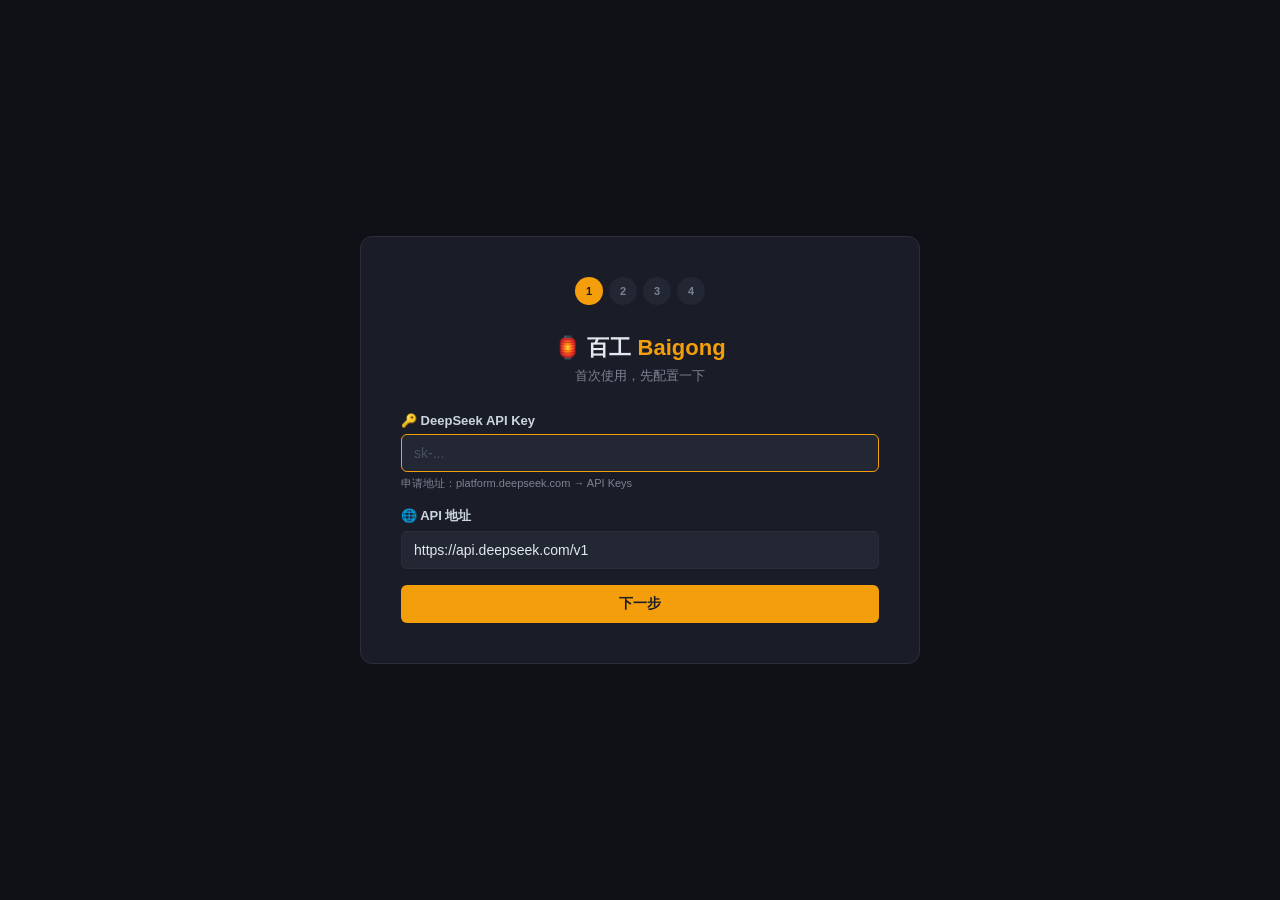
==== docs/setup.html @ 595092e5 "feat: 真正的 Agent 管理工具 - 首次启动配置向导（API Key → 模型 → 创建Agent） - 真实工具：web_search、web_extract、file_read、file" ====
<!DOCTYPE html>
<html lang="zh-CN">
<head>
<meta charset="UTF-8">
<meta name="viewport" content="width=device-width, initial-scale=1.0">
<title>百工 Baigong — 初始配置</title>
<style>
*{margin:0;padding:0;box-sizing:border-box}
body{font-family:-apple-system,"PingFang SC","Microsoft YaHei",sans-serif;background:#0f1117;color:#e2e8f0;min-height:100vh;display:flex;align-items:center;justify-content:center}
.c{max-width:560px;width:90%;background:#1a1d27;border:1px solid #2a2e3a;border-radius:12px;padding:40px;animation:fade .3s}
@keyframes fade{from{opacity:0;transform:translateY(10px)}to{opacity:1;transform:translateY(0)}}
h1{font-size:22px;text-align:center;margin-bottom:4px}
h1 span{color:#f59e0b}
.sub{text-align:center;color:#7c8294;font-size:13px;margin-bottom:28px}
.step{display:flex;gap:6px;justify-content:center;margin-bottom:28px}
.st{width:28px;height:28px;border-radius:50%;display:flex;align-items:center;justify-content:center;font-size:11px;font-weight:600;background:#232734;color:#7c8294;transition:.2s}
.st.act{background:#f59e0b;color:#1a1d27}.st.dn{background:#10b981;color:#fff}
label{display:block;font-size:13px;font-weight:600;margin-bottom:6px;color:#cbd5e1}
input,select,textarea{width:100%;padding:10px 12px;background:#232734;border:1px solid #2a2e3a;border-radius:6px;color:#e2e8f0;font-size:14px;outline:none;transition:.15s;font-family:inherit}
input:focus,select:focus,textarea:focus{border-color:#f59e0b}
input::placeholder{color:#4a4f5e}
.hint{font-size:11px;color:#7c8294;margin-top:4px}
.form-group{margin-bottom:16px}
.btn{padding:10px 20px;border:none;border-radius:6px;font-size:14px;font-weight:600;cursor:pointer;transition:.15s;width:100%}
.btn-pri{background:#f59e0b;color:#1a1d27}.btn-pri:hover{background:#d48a08}
.btn-pri:disabled{opacity:.4;cursor:not-allowed}
.btn-sec{background:#232734;color:#e2e8f0;border:1px solid #2a2e3a}.btn-sec:hover{background:#2a2e3a}
.stat{display:none;padding:12px;border-radius:6px;font-size:13px;margin-top:12px;white-space:pre-wrap}
.stat.ok{background:rgba(16,185,129,.1);border:1px solid rgba(16,185,129,.25);color:#10b981;display:block}
.stat.er{background:rgba(239,68,68,.1);border:1px solid rgba(239,68,68,.25);color:#ef4444;display:block}
.mt{display:none;margin-top:16px}
</style>
</head>
<body>
<div class="c">
<div class="step" id="stepInd">
  <span class="st act">1</span>
  <span class="st">2</span>
  <span class="st">3</span>
  <span class="st">4</span>
</div>
<h1>🏮 百工 <span>Baigong</span></h1>
<p class="sub">首次使用，先配置一下</p>

<!-- Step 1: API Key -->
<div class="pg" id="pg1">
  <div class="form-group">
    <label>🔑 DeepSeek API Key</label>
    <input id="apiKey" type="password" placeholder="sk-..." autofocus>
    <div class="hint">申请地址：platform.deepseek.com → API Keys</div>
  </div>
  <div class="form-group">
    <label>🌐 API 地址</label>
    <input id="apiUrl" value="https://api.deepseek.com/v1" placeholder="https://api.deepseek.com/v1">
  </div>
  <div class="stat" id="stat1"></div>
  <button class="btn btn-pri" onclick="next1()">下一步</button>
</div>

<!-- Step 2: Model -->
<div class="pg" id="pg2" style="display:none">
  <div class="form-group">
    <label>🤖 默认模型</label>
    <select id="model">
      <option value="deepseek-chat">deepseek-chat（推荐）</option>
      <option value="deepseek-reasoner">deepseek-reasoner</option>
    </select>
  </div>
  <div class="form-group">
    <label>🎯 温度（0-2，越高越有创造力）</label>
    <input id="temperature" type="number" value="0.7" min="0" max="2" step="0.1">
  </div>
  <div class="form-group">
    <label>📝 最大 Token</label>
    <input id="maxTokens" type="number" value="4096" min="1024" max="32768" step="1024">
  </div>
  <button class="btn btn-sec" onclick="prev(1)" style="margin-bottom:8px">上一步</button>
  <button class="btn btn-pri" onclick="next2()">下一步</button>
</div>

<!-- Step 3: Create Agent -->
<div class="pg" id="pg3" style="display:none">
  <div class="form-group">
    <label>🤖 创建你的第一个 Agent</label>
    <input id="agentName" value="助手" placeholder="Agent 名字">
  </div>
  <div class="form-group">
    <label>📋 角色描述</label>
    <input id="agentRole" value="通用助手" placeholder="例如：研究员、编辑、程序员">
  </div>
  <div class="form-group">
    <label>🔧 工具</label>
    <div style="display:flex;flex-wrap:wrap;gap:6px">
      <label style="display:flex;align-items:center;gap:4px;font-size:12px;background:#232734;padding:4px 8px;border-radius:4px"><input type="checkbox" checked disabled> web_search</label>
      <label style="display:flex;align-items:center;gap:4px;font-size:12px;background:#232734;padding:4px 8px;border-radius:4px"><input type="checkbox" checked disabled> web_extract</label>
      <label style="display:flex;align-items:center;gap:4px;font-size:12px;background:#232734;padding:4px 8px;border-radius:4px"><input type="checkbox" checked disabled> file_read</label>
      <label style="display:flex;align-items:center;gap:4px;font-size:12px;background:#232734;padding:4px 8px;border-radius:4px"><input type="checkbox" checked disabled> file_write</label>
      <label style="display:flex;align-items:center;gap:4px;font-size:12px;background:#232734;padding:4px 8px;border-radius:4px"><input type="checkbox" checked disabled> code_exec</label>
    </div>
    <div class="hint">启动后可在管理面板中修改</div>
  </div>
  <button class="btn btn-sec" onclick="prev(2)" style="margin-bottom:8px">上一步</button>
  <button class="btn btn-pri" onclick="next3()">下一步</button>
</div>

<!-- Step 4: Done -->
<div class="pg" id="pg4" style="display:none;text-align:center">
  <div style="font-size:48px;margin-bottom:12px">🎉</div>
  <h2 style="margin-bottom:8px">配置完成！</h2>
  <p class="sub" style="margin-bottom:20px">正在初始化系统...</p>
  <div class="stat" id="stat4"></div>
  <button class="btn btn-pri" id="finishBtn" style="display:none" onclick="finish()">进入百工 →</button>
</div>
</div>

<script>
const $=id=>document.getElementById(id);
const steps=[1,2,3,4];
let cur=1;

function showStep(n){
  document.querySelectorAll('.pg').forEach(e=>e.style.display='none');
  const el=$(`pg${n}`);
  if(el)el.style.display='block';
  document.querySelectorAll('.st').forEach((e,i)=>{
    e.classList.remove('act','dn');
    if(i+1===n)e.classList.add('act');
    else if(i+1<n)e.classList.add('dn');
  });
  cur=n;
}

async function next1(){
  const key=$('apiKey').value.trim();
  if(!key){$('stat1').className='stat er';$('stat1').textContent='请输入 API Key';return}
  $('stat1').className='stat ok';$('stat1').textContent='⏳ 验证中...';
  try{
    const r=await fetch('/api/config',{method:'POST',headers:{'Content-Type':'application/json'},body:JSON.stringify({key:'llm.api_key',value:key})});
    const d=await r.json();
    if(d.ok){
      await fetch('/api/config',{method:'POST',headers:{'Content-Type':'application/json'},body:JSON.stringify({key:'llm.base_url',value:$('apiUrl').value.trim()||'https://api.deepseek.com/v1'})});
      $('stat1').className='stat ok';$('stat1').textContent='✅ API Key 已保存';
      showStep(2);
    }else{$('stat1').className='stat er';$('stat1').textContent='保存失败: '+JSON.stringify(d)}
  }catch(e){$('stat1').className='stat er';$('stat1').textContent='保存失败: '+e.message}
}
async function next2(){
  await fetch('/api/config',{method:'POST',headers:{'Content-Type':'application/json'},body:JSON.stringify({key:'llm.model',value:$('model').value})});
  await fetch('/api/config',{method:'POST',headers:{'Content-Type':'application/json'},body:JSON.stringify({key:'llm.temperature',value:$('temperature').value})});
  await fetch('/api/config',{method:'POST',headers:{'Content-Type':'application/json'},body:JSON.stringify({key:'llm.max_tokens',value:$('maxTokens').value})});
  showStep(3);
}
async function next3(){
  const name=$('agentName').value.trim()||'助手';
  const role=$('agentRole').value.trim()||'通用助手';
  await fetch('/api/agents',{method:'POST',headers:{'Content-Type':'application/json'},body:JSON.stringify({
    name,role,tools:['web_search','web_extract','file_read','file_write','code_exec'],
    system_prompt:`你是${name}，你的角色是${role}。使用可用工具完成任务。`
  })});
  showStep(4);
  // 初始化
  $('stat4').className='stat ok';$('stat4').textContent='⏳ 启动系统中...';
  try{
    const r=await fetch('/api/start',{method:'POST'});
    const d=await r.json();
    if(d.ok){
      $('stat4').textContent='✅ 系统就绪！';
      $('finishBtn').style.display='block';
    }else{$('stat4').className='stat er';$('stat4').textContent='启动失败: '+(d.error||'')}
  }catch(e){$('stat4').className='stat er';$('stat4').textContent='启动失败: '+e.message}
}
function prev(n){showStep(n)}
function finish(){window.location.reload()}
</script>
</body>
</html>
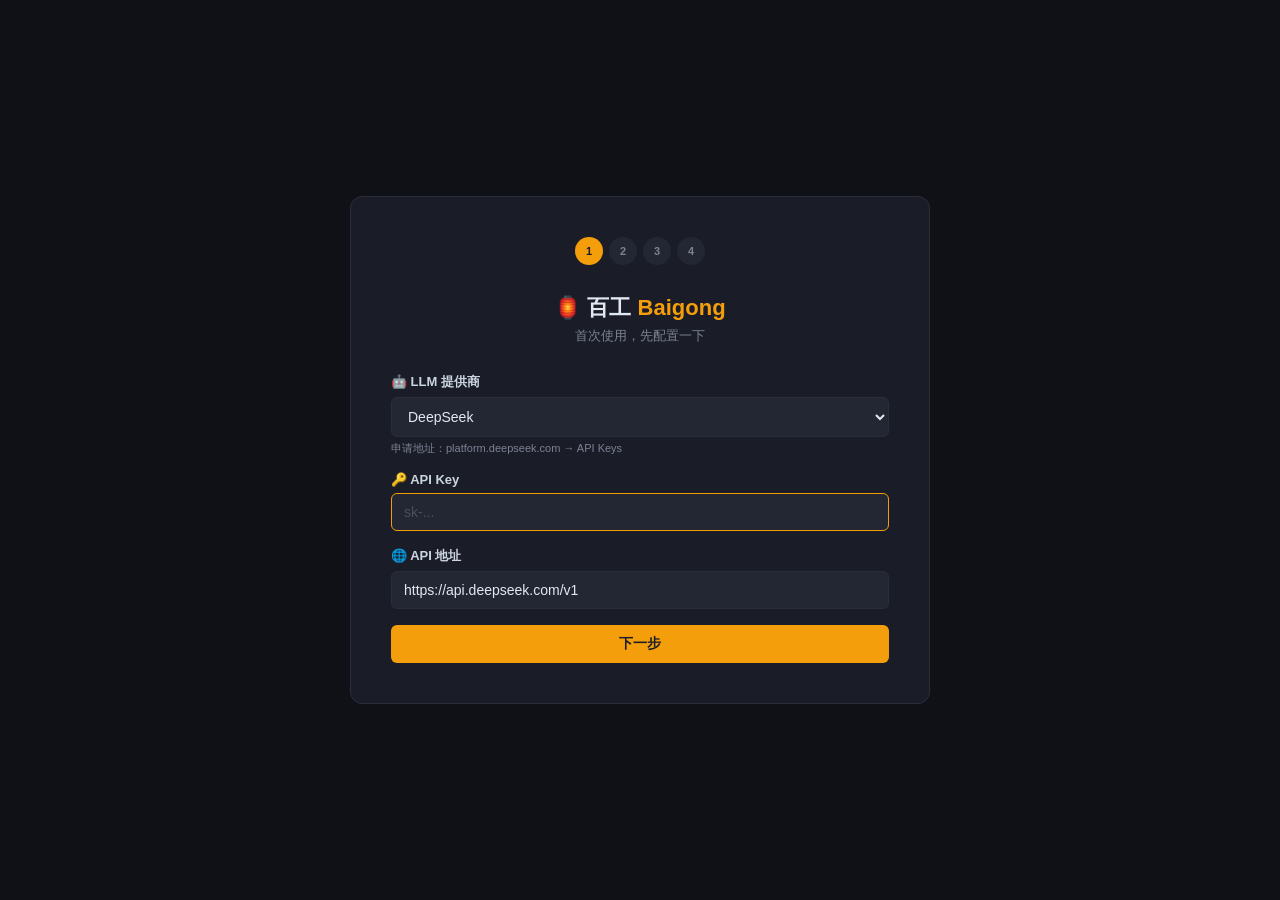
==== commit cfd054fb: "fix: 模型名称改为 deepseek-v4-flash，配置向导支持多 Provider，App 内更新机制" ====
--- a/docs/setup.html
+++ b/docs/setup.html
@@ -7,7 +7,7 @@
 <style>
 *{margin:0;padding:0;box-sizing:border-box}
 body{font-family:-apple-system,"PingFang SC","Microsoft YaHei",sans-serif;background:#0f1117;color:#e2e8f0;min-height:100vh;display:flex;align-items:center;justify-content:center}
-.c{max-width:560px;width:90%;background:#1a1d27;border:1px solid #2a2e3a;border-radius:12px;padding:40px;animation:fade .3s}
+.c{max-width:580px;width:90%;background:#1a1d27;border:1px solid #2a2e3a;border-radius:12px;padding:40px;animation:fade .3s}
 @keyframes fade{from{opacity:0;transform:translateY(10px)}to{opacity:1;transform:translateY(0)}}
 h1{font-size:22px;text-align:center;margin-bottom:4px}
 h1 span{color:#f59e0b}
@@ -22,13 +22,11 @@
 .hint{font-size:11px;color:#7c8294;margin-top:4px}
 .form-group{margin-bottom:16px}
 .btn{padding:10px 20px;border:none;border-radius:6px;font-size:14px;font-weight:600;cursor:pointer;transition:.15s;width:100%}
-.btn-pri{background:#f59e0b;color:#1a1d27}.btn-pri:hover{background:#d48a08}
-.btn-pri:disabled{opacity:.4;cursor:not-allowed}
+.btn-pri{background:#f59e0b;color:#1a1d27}.btn-pri:hover{background:#d48a08}.btn-pri:disabled{opacity:.4;cursor:not-allowed}
 .btn-sec{background:#232734;color:#e2e8f0;border:1px solid #2a2e3a}.btn-sec:hover{background:#2a2e3a}
 .stat{display:none;padding:12px;border-radius:6px;font-size:13px;margin-top:12px;white-space:pre-wrap}
 .stat.ok{background:rgba(16,185,129,.1);border:1px solid rgba(16,185,129,.25);color:#10b981;display:block}
 .stat.er{background:rgba(239,68,68,.1);border:1px solid rgba(239,68,68,.25);color:#ef4444;display:block}
-.mt{display:none;margin-top:16px}
 </style>
 </head>
 <body>
@@ -42,16 +40,28 @@
 <h1>🏮 百工 <span>Baigong</span></h1>
 <p class="sub">首次使用，先配置一下</p>
 
-<!-- Step 1: API Key -->
+<!-- Step 1: Provider + API Key -->
 <div class="pg" id="pg1">
   <div class="form-group">
-    <label>🔑 DeepSeek API Key</label>
+    <label>🤖 LLM 提供商</label>
+    <select id="provider" onchange="onProviderChange()">
+      <option value="deepseek">DeepSeek</option>
+      <option value="openai">OpenAI</option>
+      <option value="dashscope">阿里云 DashScope（通义千问）</option>
+      <option value="ollama">Ollama（本地）</option>
+      <option value="openrouter">OpenRouter（聚合）</option>
+      <option value="custom">自定义（OpenAI 兼容）</option>
+    </select>
+    <div class="hint" id="providerHint">申请地址：platform.deepseek.com → API Keys</div>
+  </div>
+  <div class="form-group">
+    <label>🔑 API Key</label>
     <input id="apiKey" type="password" placeholder="sk-..." autofocus>
-    <div class="hint">申请地址：platform.deepseek.com → API Keys</div>
+    <div class="hint" id="keyHint"></div>
   </div>
   <div class="form-group">
     <label>🌐 API 地址</label>
-    <input id="apiUrl" value="https://api.deepseek.com/v1" placeholder="https://api.deepseek.com/v1">
+    <input id="apiUrl" placeholder="https://api.deepseek.com/v1">
   </div>
   <div class="stat" id="stat1"></div>
   <button class="btn btn-pri" onclick="next1()">下一步</button>
@@ -60,19 +70,16 @@
 <!-- Step 2: Model -->
 <div class="pg" id="pg2" style="display:none">
   <div class="form-group">
-    <label>🤖 默认模型</label>
-    <select id="model">
-      <option value="deepseek-chat">deepseek-chat（推荐）</option>
-      <option value="deepseek-reasoner">deepseek-reasoner</option>
-    </select>
+    <label>🤖 模型</label>
+    <select id="model"></select>
   </div>
   <div class="form-group">
-    <label>🎯 温度（0-2，越高越有创造力）</label>
+    <label>🎯 温度（0-2）</label>
     <input id="temperature" type="number" value="0.7" min="0" max="2" step="0.1">
   </div>
   <div class="form-group">
     <label>📝 最大 Token</label>
-    <input id="maxTokens" type="number" value="4096" min="1024" max="32768" step="1024">
+    <input id="maxTokens" type="number" value="4096" min="1024" max="65536" step="1024">
   </div>
   <button class="btn btn-sec" onclick="prev(1)" style="margin-bottom:8px">上一步</button>
   <button class="btn btn-pri" onclick="next2()">下一步</button>
@@ -81,15 +88,15 @@
 <!-- Step 3: Create Agent -->
 <div class="pg" id="pg3" style="display:none">
   <div class="form-group">
-    <label>🤖 创建你的第一个 Agent</label>
+    <label>🤖 Agent 名字</label>
     <input id="agentName" value="助手" placeholder="Agent 名字">
   </div>
   <div class="form-group">
     <label>📋 角色描述</label>
-    <input id="agentRole" value="通用助手" placeholder="例如：研究员、编辑、程序员">
+    <input id="agentRole" value="通用助手" placeholder="研究员、编辑、程序员">
   </div>
   <div class="form-group">
-    <label>🔧 工具</label>
+    <label>🔧 可用工具</label>
     <div style="display:flex;flex-wrap:wrap;gap:6px">
       <label style="display:flex;align-items:center;gap:4px;font-size:12px;background:#232734;padding:4px 8px;border-radius:4px"><input type="checkbox" checked disabled> web_search</label>
       <label style="display:flex;align-items:center;gap:4px;font-size:12px;background:#232734;padding:4px 8px;border-radius:4px"><input type="checkbox" checked disabled> web_extract</label>
@@ -97,7 +104,6 @@
       <label style="display:flex;align-items:center;gap:4px;font-size:12px;background:#232734;padding:4px 8px;border-radius:4px"><input type="checkbox" checked disabled> file_write</label>
       <label style="display:flex;align-items:center;gap:4px;font-size:12px;background:#232734;padding:4px 8px;border-radius:4px"><input type="checkbox" checked disabled> code_exec</label>
     </div>
-    <div class="hint">启动后可在管理面板中修改</div>
   </div>
   <button class="btn btn-sec" onclick="prev(2)" style="margin-bottom:8px">上一步</button>
   <button class="btn btn-pri" onclick="next3()">下一步</button>
@@ -115,8 +121,26 @@
 
 <script>
 const $=id=>document.getElementById(id);
-const steps=[1,2,3,4];
-let cur=1;
+const PROVIDERS={
+  deepseek:{url:"https://api.deepseek.com/v1",models:["deepseek-v4-flash","deepseek-reasoner"],defaultModel:"deepseek-v4-flash",note:"申请地址：platform.deepseek.com → API Keys",keyPlaceholder:"sk-..."},
+  openai:{url:"https://api.openai.com/v1",models:["gpt-4o","gpt-4o-mini","gpt-4-turbo","gpt-3.5-turbo"],defaultModel:"gpt-4o-mini",note:"申请地址：platform.openai.com → API Keys",keyPlaceholder:"sk-..."},
+  dashscope:{url:"https://dashscope.aliyuncs.com/compatible-mode/v1",models:["qwen-plus","qwen-turbo","qwen-max","qwen3-vl-plus"],defaultModel:"qwen-plus",note:"申请地址：bailian.console.aliyun.com → API Keys",keyPlaceholder:"sk-..."},
+  ollama:{url:"http://localhost:11434/v1",models:["llama3","qwen2.5","mistral","deepseek-r1"],defaultModel:"llama3",note:"本地 Ollama，确保 ollama serve 已运行",keyPlaceholder:"任意值或留空"},
+  openrouter:{url:"https://openrouter.ai/api/v1",models:["openai/gpt-4o","anthropic/claude-sonnet-4","google/gemini-2.0-flash"],defaultModel:"openai/gpt-4o",note:"申请地址：openrouter.ai → Keys",keyPlaceholder:"sk-..."},
+  custom:{url:"",models:["gpt-4o","deepseek-v4-flash","qwen-plus"],defaultModel:"gpt-4o",note:"输入你的 API 地址和 Key",keyPlaceholder:"API Key"}
+};
+
+function onProviderChange(){
+  const p=$('provider').value;
+  const info=PROVIDERS[p];
+  if(!info)return;
+  $('apiUrl').value=info.url;
+  $('providerHint').textContent=info.note;
+  $('apiKey').placeholder=info.keyPlaceholder;
+  // 更新模型列表
+  const sel=$('model');
+  sel.innerHTML=info.models.map(m=>`<option value="${m}"${m===info.defaultModel?' selected':''}>${m}</option>`).join('');
+}
 
 function showStep(n){
   document.querySelectorAll('.pg').forEach(e=>e.style.display='none');
@@ -127,21 +151,22 @@
     if(i+1===n)e.classList.add('act');
     else if(i+1<n)e.classList.add('dn');
   });
-  cur=n;
 }
+function prev(n){showStep(n)}
 
 async function next1(){
+  const p=$('provider').value;
   const key=$('apiKey').value.trim();
-  if(!key){$('stat1').className='stat er';$('stat1').textContent='请输入 API Key';return}
-  $('stat1').className='stat ok';$('stat1').textContent='⏳ 验证中...';
+  const url=$('apiUrl').value.trim();
+  if(p!=='ollama'&&!key&&p!=='custom'){$('stat1').className='stat er';$('stat1').textContent='请输入 API Key';return}
+  if(!url&&p==='custom'){$('stat1').className='stat er';$('stat1').textContent='请填写 API 地址';return}
+  $('stat1').className='stat ok';$('stat1').textContent='⏳ 保存中...';
   try{
-    const r=await fetch('/api/config',{method:'POST',headers:{'Content-Type':'application/json'},body:JSON.stringify({key:'llm.api_key',value:key})});
-    const d=await r.json();
-    if(d.ok){
-      await fetch('/api/config',{method:'POST',headers:{'Content-Type':'application/json'},body:JSON.stringify({key:'llm.base_url',value:$('apiUrl').value.trim()||'https://api.deepseek.com/v1'})});
-      $('stat1').className='stat ok';$('stat1').textContent='✅ API Key 已保存';
-      showStep(2);
-    }else{$('stat1').className='stat er';$('stat1').textContent='保存失败: '+JSON.stringify(d)}
+    await fetch('/api/config',{method:'POST',headers:{'Content-Type':'application/json'},body:JSON.stringify({key:'llm.provider',value:p})});
+    await fetch('/api/config',{method:'POST',headers:{'Content-Type':'application/json'},body:JSON.stringify({key:'llm.api_key',value:key||'ollama'})});
+    await fetch('/api/config',{method:'POST',headers:{'Content-Type':'application/json'},body:JSON.stringify({key:'llm.base_url',value:url})});
+    $('stat1').className='stat ok';$('stat1').textContent='✅ 已保存';
+    showStep(2);
   }catch(e){$('stat1').className='stat er';$('stat1').textContent='保存失败: '+e.message}
 }
 async function next2(){
@@ -158,19 +183,16 @@
     system_prompt:`你是${name}，你的角色是${role}。使用可用工具完成任务。`
   })});
   showStep(4);
-  // 初始化
   $('stat4').className='stat ok';$('stat4').textContent='⏳ 启动系统中...';
   try{
-    const r=await fetch('/api/start',{method:'POST'});
-    const d=await r.json();
-    if(d.ok){
-      $('stat4').textContent='✅ 系统就绪！';
-      $('finishBtn').style.display='block';
-    }else{$('stat4').className='stat er';$('stat4').textContent='启动失败: '+(d.error||'')}
+    const r=await fetch('/api/start',{method:'POST'});const d=await r.json();
+    if(d.ok){$('stat4').textContent='✅ 系统就绪！';$('finishBtn').style.display='block'}
+    else{$('stat4').className='stat er';$('stat4').textContent='启动失败: '+(d.error||'')}
   }catch(e){$('stat4').className='stat er';$('stat4').textContent='启动失败: '+e.message}
 }
-function prev(n){showStep(n)}
 function finish(){window.location.reload()}
+// 初始化默认
+onProviderChange();
 </script>
 </body>
 </html>
